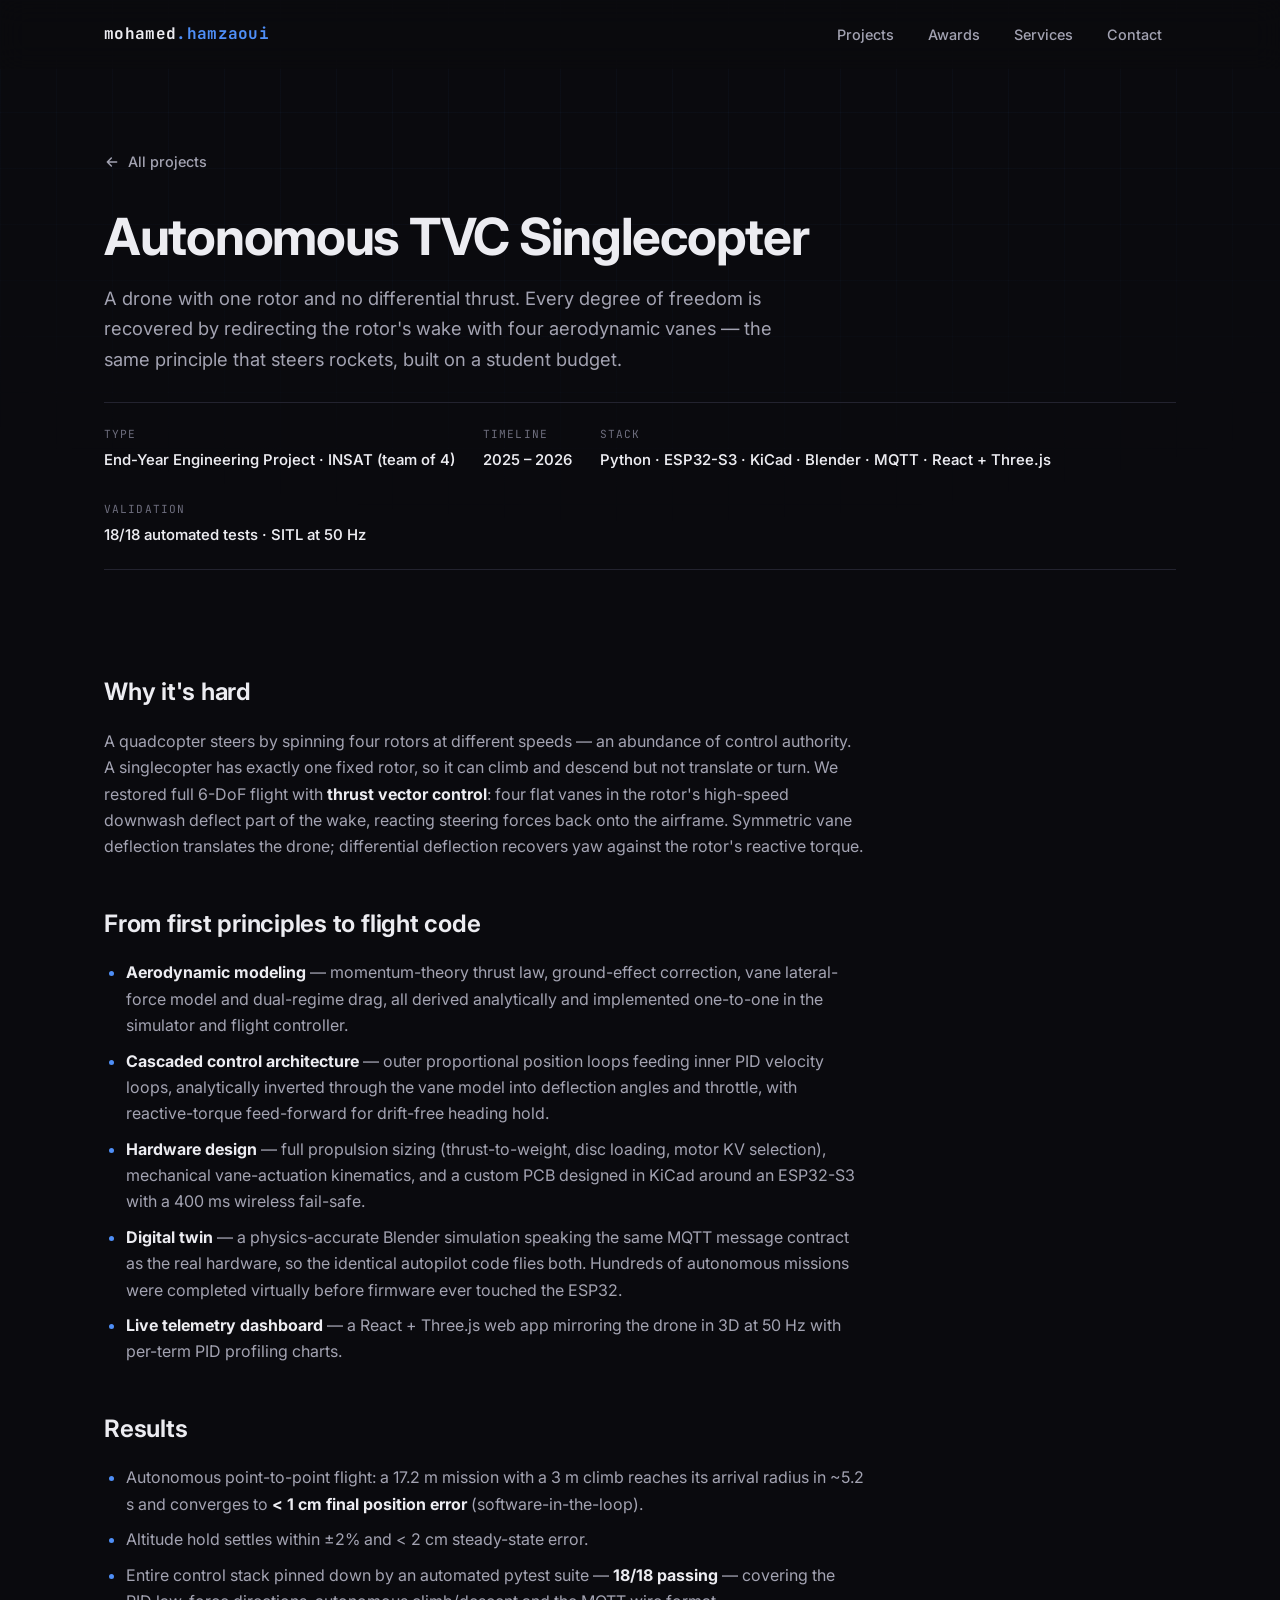
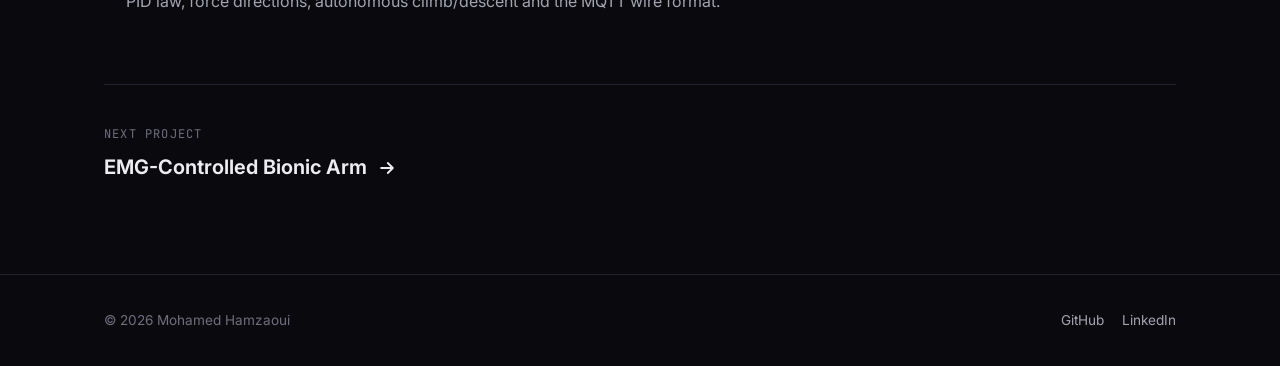
==== projects/singlecopter.html @ 1f2cbcff "Portfolio site: landing page + 4 project case studies Co-Authored-By: Claude Fable 5 <noreply@anthro" ====
<!DOCTYPE html>
<html lang="en">
<head>
  <meta charset="UTF-8" />
  <meta name="viewport" content="width=device-width, initial-scale=1.0" />
  <title>Autonomous TVC Singlecopter — Mohamed Hamzaoui</title>
  <meta name="description" content="A single-rotor drone steered by thrust vector control — from aerodynamic first principles to custom PCB, cascaded PID control and a Blender digital twin." />
  <link rel="preconnect" href="https://fonts.googleapis.com" />
  <link rel="preconnect" href="https://fonts.gstatic.com" crossorigin />
  <link href="https://fonts.googleapis.com/css2?family=Inter:wght@400;500;600;700&family=JetBrains+Mono:wght@400;500;700&display=swap" rel="stylesheet" />
  <link rel="stylesheet" href="../assets/css/style.css" />
  <link rel="icon" href="data:image/svg+xml,<svg xmlns='http://www.w3.org/2000/svg' viewBox='0 0 100 100'><text y='.9em' font-size='90'>⚙️</text></svg>" />
</head>
<body>
  <div class="grid-bg" aria-hidden="true"></div>

  <nav class="nav">
    <div class="container nav-inner">
      <a href="../index.html" class="nav-logo">mohamed<span>.hamzaoui</span></a>
      <button class="nav-toggle" aria-label="Toggle menu" aria-expanded="false">
        <svg width="24" height="24" viewBox="0 0 24 24" fill="none" stroke="currentColor" stroke-width="2" stroke-linecap="round"><line x1="4" y1="7" x2="20" y2="7"/><line x1="4" y1="12" x2="20" y2="12"/><line x1="4" y1="17" x2="20" y2="17"/></svg>
      </button>
      <ul class="nav-links">
        <li><a href="../index.html#projects">Projects</a></li>
        <li><a href="../index.html#awards">Awards</a></li>
        <li><a href="../index.html#services">Services</a></li>
        <li><a href="../index.html#contact">Contact</a></li>
      </ul>
    </div>
  </nav>

  <header class="project-hero">
    <div class="container">
      <a href="../index.html#projects" class="back-link">
        <svg viewBox="0 0 24 24" fill="none" stroke="currentColor" stroke-width="2.2" stroke-linecap="round" stroke-linejoin="round"><path d="M19 12H5M11 18l-6-6 6-6"/></svg>
        All projects
      </a>
      <h1>Autonomous TVC Singlecopter</h1>
      <p class="lede">A drone with one rotor and no differential thrust. Every degree of freedom is recovered by redirecting the rotor's wake with four aerodynamic vanes — the same principle that steers rockets, built on a student budget.</p>
      <div class="meta-row">
        <div class="meta-item"><div class="meta-label">Type</div><div class="meta-value">End-Year Engineering Project · INSAT (team of 4)</div></div>
        <div class="meta-item"><div class="meta-label">Timeline</div><div class="meta-value">2025 – 2026</div></div>
        <div class="meta-item"><div class="meta-label">Stack</div><div class="meta-value">Python · ESP32-S3 · KiCad · Blender · MQTT · React + Three.js</div></div>
        <div class="meta-item"><div class="meta-label">Validation</div><div class="meta-value">18/18 automated tests · SITL at 50 Hz</div></div>
      </div>
    </div>
  </header>

  <main class="project-content">
    <div class="container">
      <div class="prose">
        <h2>Why it's hard</h2>
        <p>A quadcopter steers by spinning four rotors at different speeds — an abundance of control authority. A singlecopter has exactly one fixed rotor, so it can climb and descend but not translate or turn. We restored full 6-DoF flight with <strong>thrust vector control</strong>: four flat vanes in the rotor's high-speed downwash deflect part of the wake, reacting steering forces back onto the airframe. Symmetric vane deflection translates the drone; differential deflection recovers yaw against the rotor's reactive torque.</p>

        <h2>From first principles to flight code</h2>
        <ul>
          <li><strong>Aerodynamic modeling</strong> — momentum-theory thrust law, ground-effect correction, vane lateral-force model and dual-regime drag, all derived analytically and implemented one-to-one in the simulator and flight controller.</li>
          <li><strong>Cascaded control architecture</strong> — outer proportional position loops feeding inner PID velocity loops, analytically inverted through the vane model into deflection angles and throttle, with reactive-torque feed-forward for drift-free heading hold.</li>
          <li><strong>Hardware design</strong> — full propulsion sizing (thrust-to-weight, disc loading, motor KV selection), mechanical vane-actuation kinematics, and a custom PCB designed in KiCad around an ESP32-S3 with a 400 ms wireless fail-safe.</li>
          <li><strong>Digital twin</strong> — a physics-accurate Blender simulation speaking the same MQTT message contract as the real hardware, so the identical autopilot code flies both. Hundreds of autonomous missions were completed virtually before firmware ever touched the ESP32.</li>
          <li><strong>Live telemetry dashboard</strong> — a React + Three.js web app mirroring the drone in 3D at 50 Hz with per-term PID profiling charts.</li>
        </ul>

        <h2>Results</h2>
        <ul>
          <li>Autonomous point-to-point flight: a 17.2 m mission with a 3 m climb reaches its arrival radius in ~5.2 s and converges to <strong>&lt; 1 cm final position error</strong> (software-in-the-loop).</li>
          <li>Altitude hold settles within ±2% and &lt; 2 cm steady-state error.</li>
          <li>Entire control stack pinned down by an automated pytest suite — <strong>18/18 passing</strong> — covering the PID law, force directions, autonomous climb/descent and the MQTT wire format.</li>
        </ul>
      </div>

      <div class="next-project">
        <div>
          <div class="np-label">Next project</div>
          <a class="np-link" href="bionic-arm.html">EMG-Controlled Bionic Arm
            <svg viewBox="0 0 24 24" fill="none" stroke="currentColor" stroke-width="2.2" stroke-linecap="round" stroke-linejoin="round"><path d="M5 12h14M13 6l6 6-6 6"/></svg>
          </a>
        </div>
      </div>
    </div>
  </main>

  <footer>
    <div class="container footer-inner">
      <p>© <span id="year"></span> Mohamed Hamzaoui</p>
      <div class="footer-links">
        <a href="https://github.com/Hamzaoui-automation" target="_blank" rel="noopener">GitHub</a>
        <a href="https://www.linkedin.com/in/mohamed-hamzaoui4002/" target="_blank" rel="noopener">LinkedIn</a>
      </div>
    </div>
  </footer>

  <script src="../assets/js/main.js"></script>
</body>
</html>
---- assets/css/style.css ----
/* ============================================================
   Mohamed Hamzaoui — Portfolio
   Dark precision-engineering theme · Inter + JetBrains Mono
   ============================================================ */

:root {
  --bg: #0a0a0e;
  --bg-elevated: #101017;
  --surface: #14141d;
  --surface-hover: #191926;
  --border: #23232f;
  --border-strong: #32323f;
  --text: #ececf1;
  --text-secondary: #a3a3b2;
  --text-muted: #6e6e7e;
  --accent: #4f8ff7;
  --accent-strong: #6ba3ff;
  --accent-dim: rgba(79, 143, 247, 0.12);
  --accent-glow: rgba(79, 143, 247, 0.35);
  --radius: 14px;
  --radius-sm: 8px;
  --font-sans: "Inter", system-ui, -apple-system, "Segoe UI", sans-serif;
  --font-mono: "JetBrains Mono", ui-monospace, "Cascadia Code", monospace;
  --container: 1120px;
}

* { margin: 0; padding: 0; box-sizing: border-box; }

html { scroll-behavior: smooth; }

body {
  background: var(--bg);
  color: var(--text);
  font-family: var(--font-sans);
  font-size: 16px;
  line-height: 1.65;
  -webkit-font-smoothing: antialiased;
  overflow-x: hidden;
}

img { max-width: 100%; display: block; }

a { color: var(--accent); text-decoration: none; }
a:hover { color: var(--accent-strong); }

::selection { background: var(--accent-dim); color: var(--accent-strong); }

.container {
  max-width: var(--container);
  margin: 0 auto;
  padding: 0 24px;
}

/* ---------- Subtle grid backdrop ---------- */
.grid-bg {
  position: fixed;
  inset: 0;
  z-index: -1;
  background-image:
    linear-gradient(rgba(79,143,247,0.035) 1px, transparent 1px),
    linear-gradient(90deg, rgba(79,143,247,0.035) 1px, transparent 1px);
  background-size: 56px 56px;
  mask-image: radial-gradient(ellipse 90% 60% at 50% 0%, black 40%, transparent 100%);
  -webkit-mask-image: radial-gradient(ellipse 90% 60% at 50% 0%, black 40%, transparent 100%);
}

/* ---------- Navbar ---------- */
.nav {
  position: fixed;
  top: 0; left: 0; right: 0;
  z-index: 100;
  background: rgba(10, 10, 14, 0.8);
  backdrop-filter: blur(14px);
  -webkit-backdrop-filter: blur(14px);
  border-bottom: 1px solid transparent;
  transition: border-color 0.3s ease;
}
.nav.scrolled { border-bottom-color: var(--border); }

.nav-inner {
  display: flex;
  align-items: center;
  justify-content: space-between;
  height: 68px;
}

.nav-logo {
  font-family: var(--font-mono);
  font-weight: 700;
  font-size: 1rem;
  color: var(--text);
  letter-spacing: 0.02em;
}
.nav-logo span { color: var(--accent); }

.nav-links {
  display: flex;
  gap: 6px;
  list-style: none;
}
.nav-links a {
  color: var(--text-secondary);
  font-size: 0.9rem;
  font-weight: 500;
  padding: 8px 14px;
  border-radius: var(--radius-sm);
  transition: color 0.2s, background 0.2s;
}
.nav-links a:hover { color: var(--text); background: var(--surface); }

.nav-toggle {
  display: none;
  background: none;
  border: none;
  color: var(--text);
  cursor: pointer;
  padding: 8px;
}

/* ---------- Hero ---------- */
.hero {
  min-height: 100svh;
  display: flex;
  flex-direction: column;
  justify-content: center;
  padding-top: 68px;
  position: relative;
}

.hero-tag {
  display: inline-flex;
  align-items: center;
  gap: 8px;
  font-family: var(--font-mono);
  font-size: 0.8rem;
  color: var(--accent);
  background: var(--accent-dim);
  border: 1px solid rgba(79,143,247,0.25);
  padding: 6px 14px;
  border-radius: 100px;
  width: fit-content;
  margin-bottom: 28px;
}
.hero-tag::before {
  content: "";
  width: 7px; height: 7px;
  border-radius: 50%;
  background: var(--accent);
  box-shadow: 0 0 8px var(--accent-glow);
  animation: pulse 2.4s ease-in-out infinite;
}
@keyframes pulse {
  0%, 100% { opacity: 1; }
  50% { opacity: 0.35; }
}

.hero h1 {
  font-size: clamp(2.6rem, 6.5vw, 4.6rem);
  font-weight: 700;
  line-height: 1.08;
  letter-spacing: -0.03em;
  margin-bottom: 24px;
  max-width: 850px;
}
.hero h1 .accent { color: var(--accent); }

.hero-sub {
  font-size: clamp(1.05rem, 2vw, 1.25rem);
  color: var(--text-secondary);
  max-width: 640px;
  margin-bottom: 40px;
}
.hero-sub strong { color: var(--text); font-weight: 600; }

.hero-actions {
  display: flex;
  gap: 14px;
  flex-wrap: wrap;
  margin-bottom: 48px;
}

.btn {
  display: inline-flex;
  align-items: center;
  gap: 9px;
  padding: 13px 26px;
  border-radius: var(--radius-sm);
  font-weight: 600;
  font-size: 0.95rem;
  cursor: pointer;
  transition: transform 0.2s, box-shadow 0.2s, background 0.2s, border-color 0.2s;
  border: 1px solid transparent;
}
.btn:active { transform: scale(0.97); }
.btn-primary {
  background: var(--accent);
  color: #fff;
}
.btn-primary:hover {
  background: var(--accent-strong);
  color: #fff;
  box-shadow: 0 6px 24px var(--accent-glow);
  transform: translateY(-2px);
}
.btn-ghost {
  background: transparent;
  color: var(--text);
  border-color: var(--border-strong);
}
.btn-ghost:hover {
  border-color: var(--accent);
  color: var(--accent-strong);
  transform: translateY(-2px);
}

.hero-socials {
  display: flex;
  gap: 10px;
}
.social-link {
  display: inline-flex;
  align-items: center;
  justify-content: center;
  width: 44px; height: 44px;
  border-radius: var(--radius-sm);
  border: 1px solid var(--border);
  color: var(--text-secondary);
  transition: all 0.2s;
}
.social-link:hover {
  color: var(--accent-strong);
  border-color: var(--accent);
  background: var(--accent-dim);
  transform: translateY(-2px);
}
.social-link svg { width: 20px; height: 20px; }

/* ---------- Sections ---------- */
section { padding: 96px 0; }

.section-label {
  font-family: var(--font-mono);
  font-size: 0.8rem;
  color: var(--accent);
  letter-spacing: 0.12em;
  text-transform: uppercase;
  margin-bottom: 12px;
}
.section-title {
  font-size: clamp(1.8rem, 4vw, 2.6rem);
  font-weight: 700;
  letter-spacing: -0.02em;
  margin-bottom: 16px;
}
.section-desc {
  color: var(--text-secondary);
  max-width: 620px;
  margin-bottom: 48px;
}

/* ---------- Projects grid ---------- */
.projects-grid {
  display: grid;
  grid-template-columns: repeat(2, 1fr);
  gap: 26px;
}

.project-card {
  background: var(--surface);
  border: 1px solid var(--border);
  border-radius: var(--radius);
  overflow: hidden;
  display: flex;
  flex-direction: column;
  transition: transform 0.3s ease, border-color 0.3s ease, box-shadow 0.3s ease;
  color: inherit;
  cursor: pointer;
}
.project-card:hover {
  transform: translateY(-6px);
  border-color: var(--border-strong);
  box-shadow: 0 20px 44px rgba(0,0,0,0.45), 0 0 0 1px rgba(79,143,247,0.15);
  color: inherit;
}

.project-media {
  aspect-ratio: 16 / 9;
  overflow: hidden;
  background: var(--bg-elevated);
  position: relative;
}
.project-media img {
  width: 100%; height: 100%;
  object-fit: cover;
  transition: transform 0.45s ease;
}
.project-card:hover .project-media img { transform: scale(1.045); }
.project-media svg.placeholder-art { width: 100%; height: 100%; }

.project-body { padding: 26px; flex: 1; display: flex; flex-direction: column; }

.project-tags {
  display: flex;
  flex-wrap: wrap;
  gap: 7px;
  margin-bottom: 14px;
}
.tag {
  font-family: var(--font-mono);
  font-size: 0.68rem;
  color: var(--text-secondary);
  background: var(--bg-elevated);
  border: 1px solid var(--border);
  padding: 3px 9px;
  border-radius: 100px;
  white-space: nowrap;
}
.tag.highlight { color: var(--accent); border-color: rgba(79,143,247,0.35); background: var(--accent-dim); }

.project-body h3 {
  font-size: 1.3rem;
  font-weight: 650;
  letter-spacing: -0.01em;
  margin-bottom: 10px;
}
.project-body p {
  color: var(--text-secondary);
  font-size: 0.94rem;
  flex: 1;
}
.project-cta {
  margin-top: 20px;
  display: inline-flex;
  align-items: center;
  gap: 7px;
  color: var(--accent);
  font-weight: 600;
  font-size: 0.9rem;
}
.project-cta svg { transition: transform 0.25s; width: 16px; height: 16px; }
.project-card:hover .project-cta svg { transform: translateX(4px); }

/* ---------- Awards ---------- */
.awards-list {
  display: grid;
  gap: 14px;
}
.award-item {
  display: flex;
  align-items: center;
  gap: 20px;
  background: var(--surface);
  border: 1px solid var(--border);
  border-radius: var(--radius);
  padding: 20px 26px;
  transition: border-color 0.25s, transform 0.25s;
}
.award-item:hover { border-color: var(--border-strong); transform: translateX(4px); }
.award-medal {
  flex-shrink: 0;
  font-family: var(--font-mono);
  font-weight: 700;
  font-size: 0.82rem;
  color: var(--accent);
  background: var(--accent-dim);
  border: 1px solid rgba(79,143,247,0.3);
  border-radius: var(--radius-sm);
  padding: 8px 13px;
  white-space: nowrap;
}
.award-info h4 { font-size: 1.02rem; font-weight: 600; margin-bottom: 3px; }
.award-info p { color: var(--text-secondary); font-size: 0.88rem; }

/* ---------- Certifications ---------- */
.cert-wrap {
  display: grid;
  grid-template-columns: 1fr 1fr;
  gap: 26px;
  align-items: stretch;
}
.cert-badges {
  display: grid;
  grid-template-columns: 1fr 1fr;
  gap: 26px;
}
.cert-card {
  background: var(--surface);
  border: 1px solid var(--border);
  border-radius: var(--radius);
  padding: 30px;
  text-align: center;
  transition: transform 0.3s, border-color 0.3s, box-shadow 0.3s;
}
.cert-card:hover {
  transform: translateY(-5px);
  border-color: rgba(79,143,247,0.4);
  box-shadow: 0 16px 36px rgba(0,0,0,0.4);
}
.cert-card img {
  width: 130px;
  margin: 0 auto 18px;
  filter: drop-shadow(0 6px 18px rgba(0,0,0,0.5));
}
.cert-card h4 { font-size: 1rem; font-weight: 650; margin-bottom: 6px; }
.cert-card p { font-size: 0.84rem; color: var(--text-secondary); }

.youtube-card {
  background: linear-gradient(135deg, var(--surface) 0%, #16121c 100%);
  border: 1px solid var(--border);
  border-radius: var(--radius);
  padding: 38px;
  display: flex;
  flex-direction: column;
  justify-content: center;
  gap: 14px;
  transition: border-color 0.3s;
}
.youtube-card:hover { border-color: var(--border-strong); }
.youtube-card .yt-icon {
  width: 46px; height: 46px;
  color: #ff4444;
}
.youtube-card h3 { font-size: 1.35rem; font-weight: 650; letter-spacing: -0.01em; }
.youtube-card p { color: var(--text-secondary); font-size: 0.95rem; }

/* ---------- Services ---------- */
.services-grid {
  display: grid;
  grid-template-columns: repeat(2, 1fr);
  gap: 26px;
}
.service-card {
  background: var(--surface);
  border: 1px solid var(--border);
  border-radius: var(--radius);
  padding: 34px;
  transition: transform 0.3s, border-color 0.3s, box-shadow 0.3s;
}
.service-card:hover {
  transform: translateY(-5px);
  border-color: rgba(79,143,247,0.35);
  box-shadow: 0 16px 36px rgba(0,0,0,0.4);
}
.service-icon {
  width: 52px; height: 52px;
  border-radius: var(--radius-sm);
  background: var(--accent-dim);
  border: 1px solid rgba(79,143,247,0.3);
  display: flex;
  align-items: center;
  justify-content: center;
  color: var(--accent);
  margin-bottom: 22px;
}
.service-icon svg { width: 26px; height: 26px; }
.service-card h3 { font-size: 1.18rem; font-weight: 650; margin-bottom: 10px; letter-spacing: -0.01em; }
.service-card p { color: var(--text-secondary); font-size: 0.94rem; }

/* ---------- Contact ---------- */
.contact-box {
  background: linear-gradient(160deg, var(--surface) 0%, #101019 100%);
  border: 1px solid var(--border);
  border-radius: 20px;
  padding: clamp(40px, 6vw, 72px);
  text-align: center;
  position: relative;
  overflow: hidden;
}
.contact-box::before {
  content: "";
  position: absolute;
  top: -120px; left: 50%;
  transform: translateX(-50%);
  width: 480px; height: 240px;
  background: radial-gradient(ellipse, var(--accent-glow) 0%, transparent 70%);
  opacity: 0.5;
  pointer-events: none;
}
.contact-box h2 {
  font-size: clamp(1.7rem, 4vw, 2.4rem);
  font-weight: 700;
  letter-spacing: -0.02em;
  margin-bottom: 14px;
  position: relative;
}
.contact-box p {
  color: var(--text-secondary);
  max-width: 520px;
  margin: 0 auto 34px;
  position: relative;
}
.contact-actions {
  display: flex;
  gap: 14px;
  justify-content: center;
  flex-wrap: wrap;
  position: relative;
}

/* ---------- Footer ---------- */
footer {
  border-top: 1px solid var(--border);
  padding: 34px 0;
}
.footer-inner {
  display: flex;
  align-items: center;
  justify-content: space-between;
  gap: 16px;
  flex-wrap: wrap;
}
footer p { color: var(--text-muted); font-size: 0.85rem; }
.footer-links { display: flex; gap: 18px; }
.footer-links a { color: var(--text-secondary); font-size: 0.85rem; }
.footer-links a:hover { color: var(--accent-strong); }

/* ---------- Project detail pages ---------- */
.project-hero {
  padding: 150px 0 50px;
}
.back-link {
  display: inline-flex;
  align-items: center;
  gap: 8px;
  font-size: 0.9rem;
  font-weight: 500;
  color: var(--text-secondary);
  margin-bottom: 34px;
  transition: color 0.2s;
}
.back-link:hover { color: var(--accent-strong); }
.back-link svg { width: 16px; height: 16px; }

.project-hero h1 {
  font-size: clamp(2rem, 5vw, 3.2rem);
  font-weight: 700;
  letter-spacing: -0.025em;
  line-height: 1.12;
  margin-bottom: 18px;
  max-width: 800px;
}
.project-hero .lede {
  font-size: 1.15rem;
  color: var(--text-secondary);
  max-width: 700px;
  margin-bottom: 28px;
}
.meta-row {
  display: flex;
  flex-wrap: wrap;
  gap: 28px;
  padding: 22px 0;
  border-top: 1px solid var(--border);
  border-bottom: 1px solid var(--border);
  margin-bottom: 12px;
}
.meta-item .meta-label {
  font-family: var(--font-mono);
  font-size: 0.7rem;
  text-transform: uppercase;
  letter-spacing: 0.1em;
  color: var(--text-muted);
  margin-bottom: 4px;
}
.meta-item .meta-value { font-size: 0.93rem; font-weight: 550; }

.project-content { padding: 40px 0 90px; }
.project-content .prose { max-width: 760px; }
.prose h2 {
  font-size: 1.5rem;
  font-weight: 650;
  letter-spacing: -0.01em;
  margin: 44px 0 16px;
}
.prose h2:first-child { margin-top: 0; }
.prose p { color: var(--text-secondary); margin-bottom: 16px; }
.prose strong { color: var(--text); }
.prose ul { margin: 0 0 16px 22px; color: var(--text-secondary); }
.prose li { margin-bottom: 9px; }
.prose li::marker { color: var(--accent); }

.media-figure {
  margin: 34px 0;
  border-radius: var(--radius);
  overflow: hidden;
  border: 1px solid var(--border);
}
.media-figure img { width: 100%; }
.media-figure figcaption {
  padding: 12px 18px;
  font-size: 0.82rem;
  color: var(--text-muted);
  background: var(--surface);
  border-top: 1px solid var(--border);
}

.video-embed {
  position: relative;
  aspect-ratio: 16 / 9;
  border-radius: var(--radius);
  overflow: hidden;
  border: 1px solid var(--border);
  margin: 34px 0;
  background: var(--bg-elevated);
}
.video-embed iframe {
  position: absolute;
  inset: 0;
  width: 100%; height: 100%;
  border: 0;
}

.link-buttons { display: flex; gap: 14px; flex-wrap: wrap; margin: 30px 0; }

.two-col-media {
  display: grid;
  grid-template-columns: 1fr 1fr;
  gap: 22px;
  margin: 34px 0;
}
.two-col-media .media-figure { margin: 0; }

.next-project {
  margin-top: 70px;
  padding-top: 40px;
  border-top: 1px solid var(--border);
  display: flex;
  justify-content: space-between;
  align-items: center;
  gap: 16px;
  flex-wrap: wrap;
}
.next-project .np-label {
  font-family: var(--font-mono);
  font-size: 0.75rem;
  text-transform: uppercase;
  letter-spacing: 0.1em;
  color: var(--text-muted);
  margin-bottom: 6px;
}
.next-project a.np-link {
  font-size: 1.25rem;
  font-weight: 650;
  color: var(--text);
  display: inline-flex;
  align-items: center;
  gap: 10px;
}
.next-project a.np-link:hover { color: var(--accent-strong); }
.next-project a.np-link svg { width: 20px; height: 20px; }

/* ---------- Reveal animation ---------- */
.reveal {
  opacity: 0;
  transform: translateY(26px);
  transition: opacity 0.7s ease, transform 0.7s ease;
}
.reveal.visible { opacity: 1; transform: translateY(0); }

@media (prefers-reduced-motion: reduce) {
  html { scroll-behavior: auto; }
  *, *::before, *::after {
    animation-duration: 0.01ms !important;
    animation-iteration-count: 1 !important;
    transition-duration: 0.01ms !important;
  }
  .reveal { opacity: 1; transform: none; }
}

/* ---------- Responsive ---------- */
@media (max-width: 900px) {
  .projects-grid, .services-grid { grid-template-columns: 1fr; }
  .cert-wrap { grid-template-columns: 1fr; }
  .two-col-media { grid-template-columns: 1fr; }
}

@media (max-width: 720px) {
  section { padding: 70px 0; }
  .nav-links {
    display: none;
    position: absolute;
    top: 68px; left: 0; right: 0;
    flex-direction: column;
    background: rgba(10,10,14,0.97);
    backdrop-filter: blur(14px);
    border-bottom: 1px solid var(--border);
    padding: 14px 24px 20px;
    gap: 4px;
  }
  .nav-links.open { display: flex; }
  .nav-links a { display: block; padding: 12px 14px; }
  .nav-toggle { display: block; }
  .cert-badges { grid-template-columns: 1fr; }
  .award-item { flex-direction: column; align-items: flex-start; gap: 12px; }
  .meta-row { gap: 18px; }
}
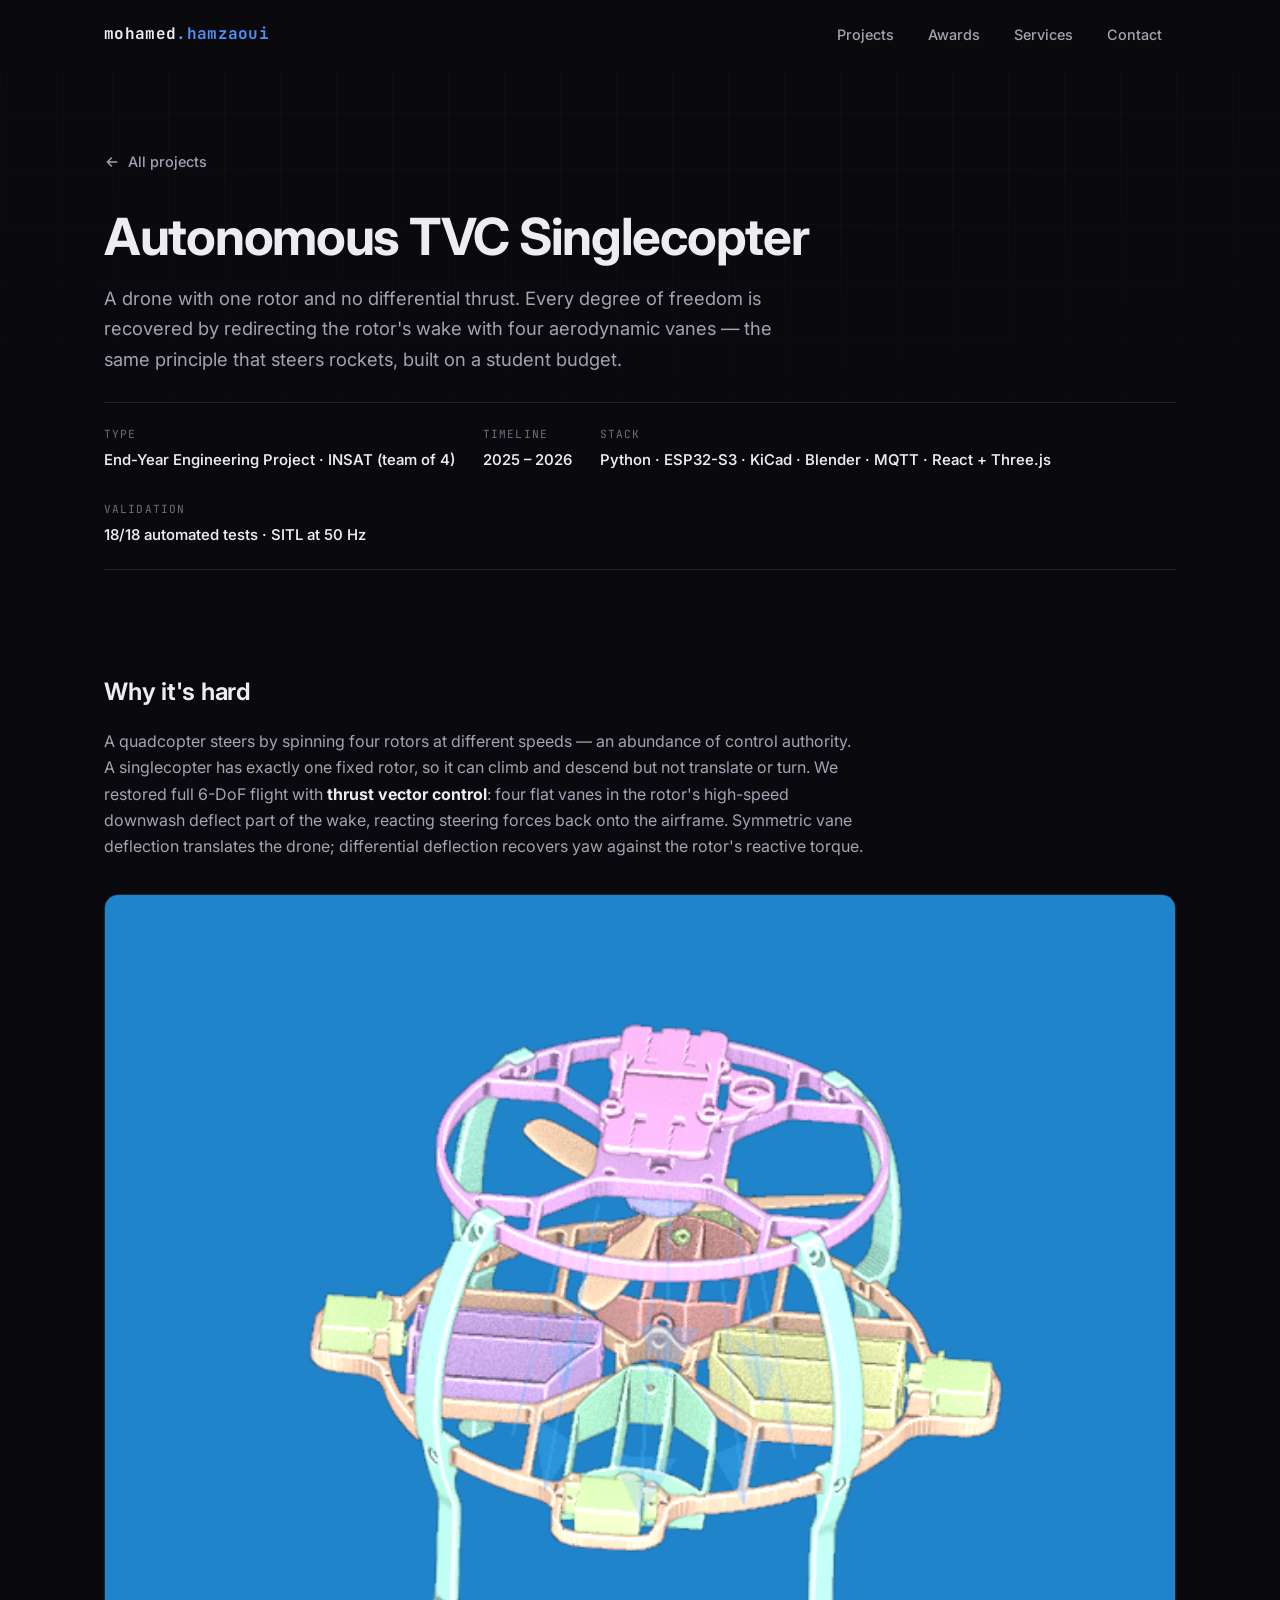
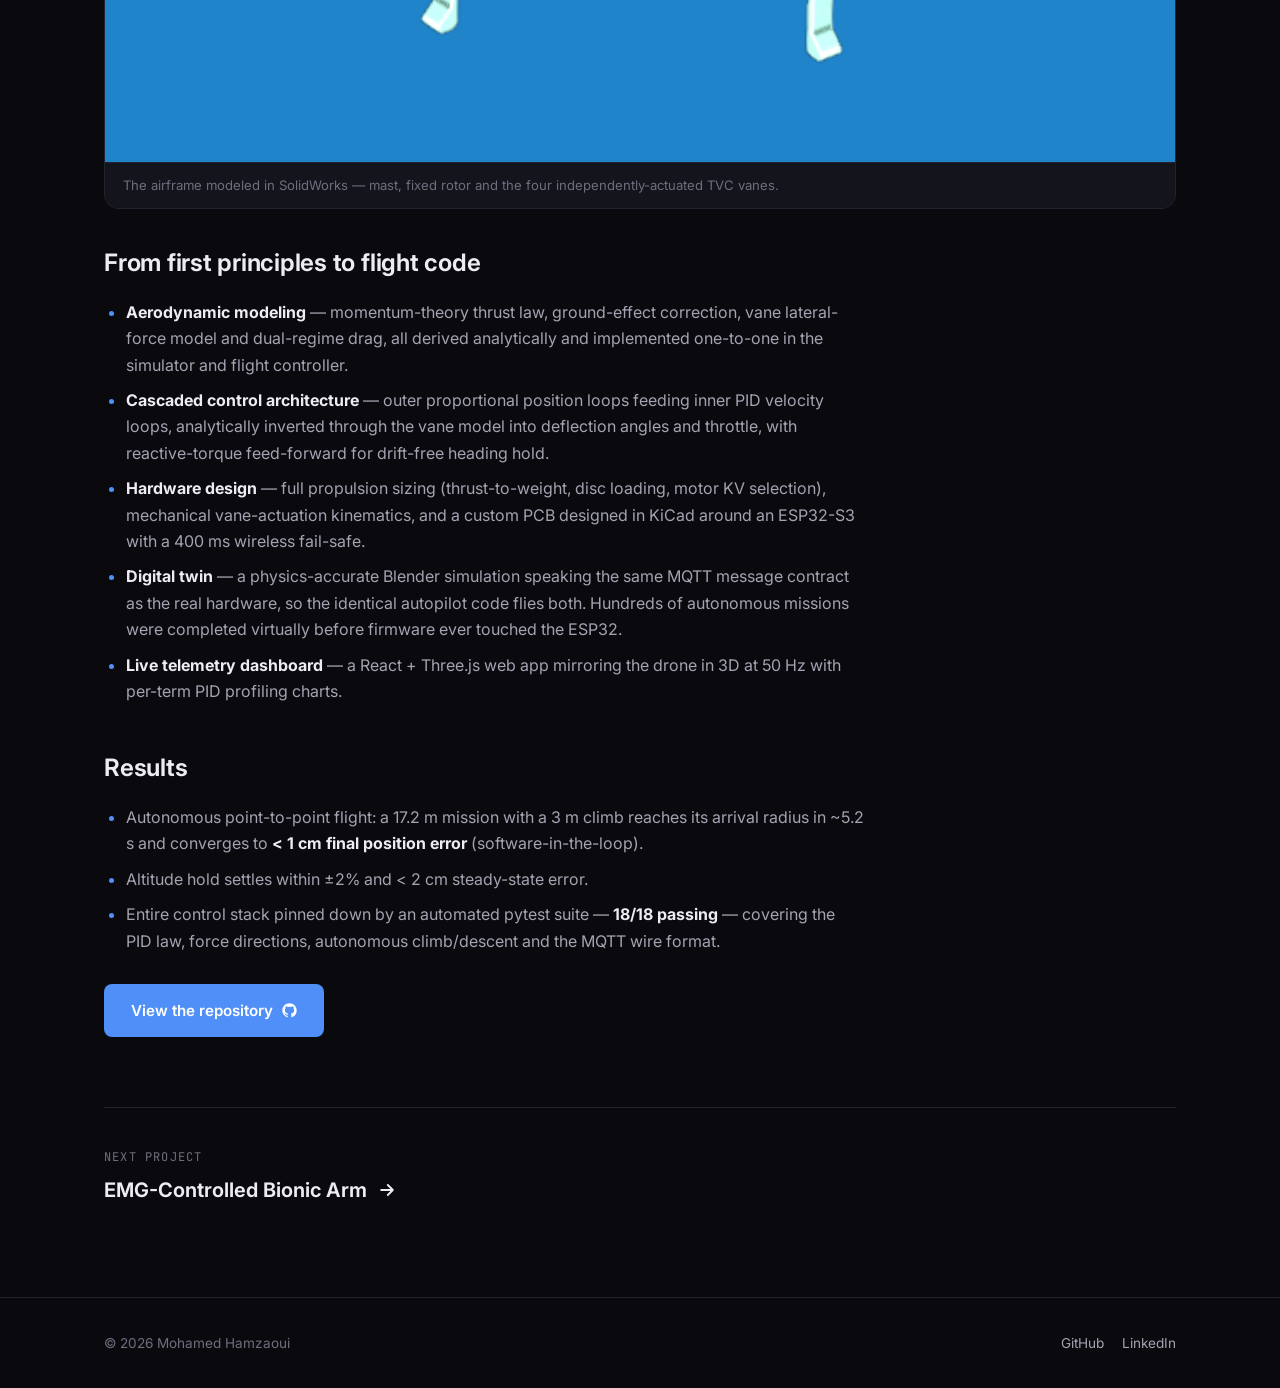
==== commit fa98b074: "Add real singlecopter CAD render, repo link, and visible email contact Co-Authored-By: Claude Fable " ====
--- a/projects/singlecopter.html
+++ b/projects/singlecopter.html
@@ -51,7 +51,14 @@
       <div class="prose">
         <h2>Why it's hard</h2>
         <p>A quadcopter steers by spinning four rotors at different speeds — an abundance of control authority. A singlecopter has exactly one fixed rotor, so it can climb and descend but not translate or turn. We restored full 6-DoF flight with <strong>thrust vector control</strong>: four flat vanes in the rotor's high-speed downwash deflect part of the wake, reacting steering forces back onto the airframe. Symmetric vane deflection translates the drone; differential deflection recovers yaw against the rotor's reactive torque.</p>
+      </div>
 
+      <figure class="media-figure reveal">
+        <img src="../assets/img/singlecopter-cad.png" alt="SolidWorks 3D model of the TVC singlecopter airframe, rotor mast and four-vane assembly" loading="lazy" />
+        <figcaption>The airframe modeled in SolidWorks — mast, fixed rotor and the four independently-actuated TVC vanes.</figcaption>
+      </figure>
+
+      <div class="prose">
         <h2>From first principles to flight code</h2>
         <ul>
           <li><strong>Aerodynamic modeling</strong> — momentum-theory thrust law, ground-effect correction, vane lateral-force model and dual-regime drag, all derived analytically and implemented one-to-one in the simulator and flight controller.</li>
@@ -67,6 +74,13 @@
           <li>Altitude hold settles within ±2% and &lt; 2 cm steady-state error.</li>
           <li>Entire control stack pinned down by an automated pytest suite — <strong>18/18 passing</strong> — covering the PID law, force directions, autonomous climb/descent and the MQTT wire format.</li>
         </ul>
+      </div>
+
+      <div class="link-buttons">
+        <a href="https://github.com/fayezzouari/autonomous-drone" target="_blank" rel="noopener" class="btn btn-primary">
+          View the repository
+          <svg width="15" height="15" viewBox="0 0 24 24" fill="currentColor"><path d="M12 .5C5.65.5.5 5.65.5 12c0 5.08 3.29 9.39 7.86 10.91.58.11.79-.25.79-.55v-2.15c-3.2.7-3.87-1.36-3.87-1.36-.52-1.33-1.28-1.68-1.28-1.68-1.04-.72.08-.7.08-.7 1.15.08 1.76 1.19 1.76 1.19 1.03 1.75 2.69 1.25 3.35.95.1-.74.4-1.25.72-1.54-2.55-.29-5.23-1.28-5.23-5.68 0-1.25.45-2.28 1.19-3.08-.12-.29-.52-1.46.11-3.05 0 0 .97-.31 3.17 1.18a11 11 0 0 1 5.78 0c2.2-1.49 3.17-1.18 3.17-1.18.63 1.59.23 2.76.11 3.05.74.8 1.19 1.83 1.19 3.08 0 4.42-2.69 5.39-5.25 5.67.41.35.77 1.05.77 2.12v3.15c0 .3.21.66.8.55A11.51 11.51 0 0 0 23.5 12C23.5 5.65 18.35.5 12 .5z"/></svg>
+        </a>
       </div>
 
       <div class="next-project">
--- a/assets/css/style.css
+++ b/assets/css/style.css
@@ -497,6 +497,17 @@
   position: relative;
 }
 
+.contact-email {
+  display: block;
+  margin-top: 22px;
+  font-family: var(--font-mono);
+  font-size: 0.92rem;
+  color: var(--text-secondary);
+  position: relative;
+  transition: color 0.2s;
+}
+.contact-email:hover { color: var(--accent-strong); }
+
 /* ---------- Footer ---------- */
 footer {
   border-top: 1px solid var(--border);
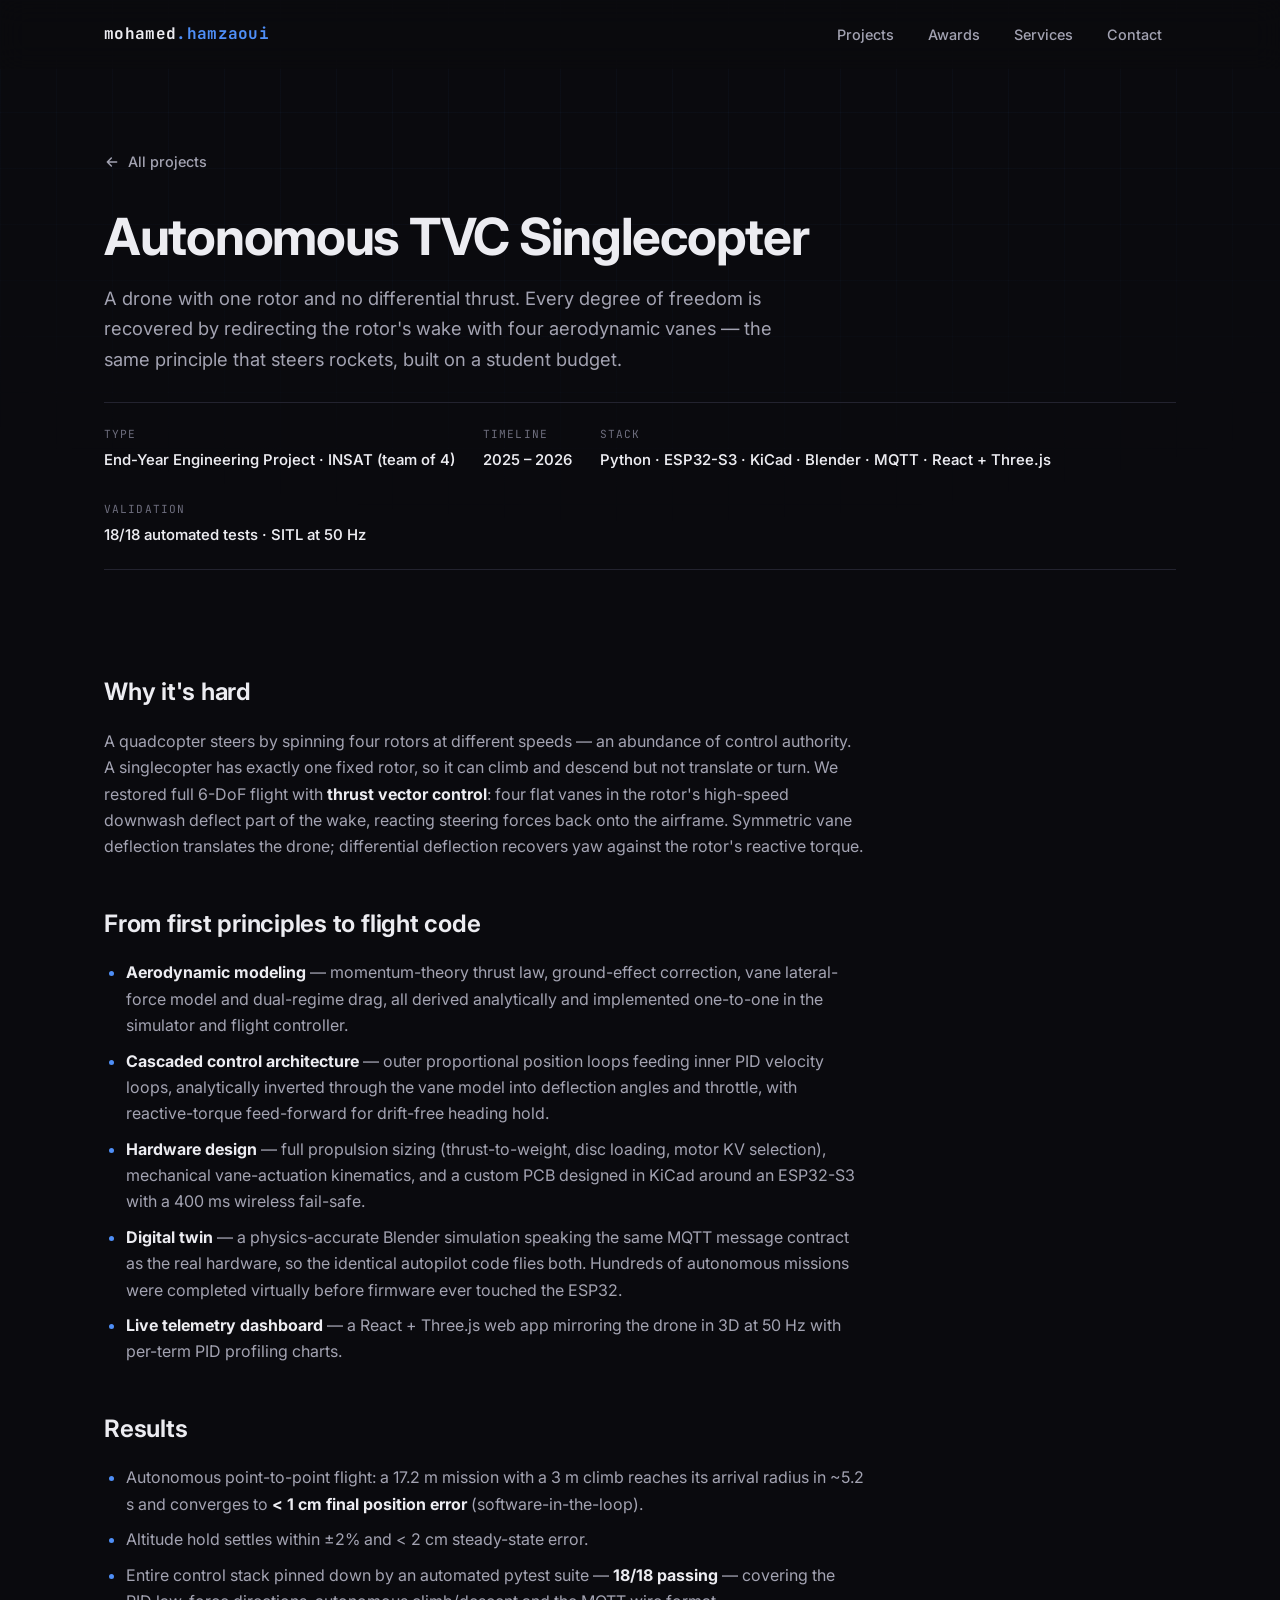
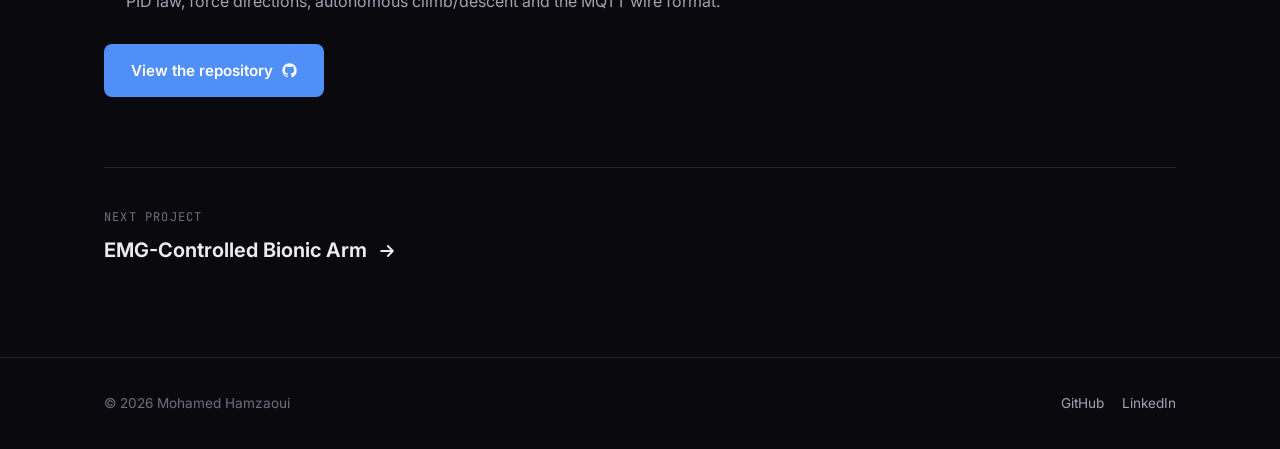
==== commit 6db61b89: "Remove singlecopter CAD image from case study, keep it on landing page only Co-Authored-By: Claude F" ====
--- a/projects/singlecopter.html
+++ b/projects/singlecopter.html
@@ -51,14 +51,7 @@
       <div class="prose">
         <h2>Why it's hard</h2>
         <p>A quadcopter steers by spinning four rotors at different speeds — an abundance of control authority. A singlecopter has exactly one fixed rotor, so it can climb and descend but not translate or turn. We restored full 6-DoF flight with <strong>thrust vector control</strong>: four flat vanes in the rotor's high-speed downwash deflect part of the wake, reacting steering forces back onto the airframe. Symmetric vane deflection translates the drone; differential deflection recovers yaw against the rotor's reactive torque.</p>
-      </div>
 
-      <figure class="media-figure reveal">
-        <img src="../assets/img/singlecopter-cad.png" alt="SolidWorks 3D model of the TVC singlecopter airframe, rotor mast and four-vane assembly" loading="lazy" />
-        <figcaption>The airframe modeled in SolidWorks — mast, fixed rotor and the four independently-actuated TVC vanes.</figcaption>
-      </figure>
-
-      <div class="prose">
         <h2>From first principles to flight code</h2>
         <ul>
           <li><strong>Aerodynamic modeling</strong> — momentum-theory thrust law, ground-effect correction, vane lateral-force model and dual-regime drag, all derived analytically and implemented one-to-one in the simulator and flight controller.</li>
